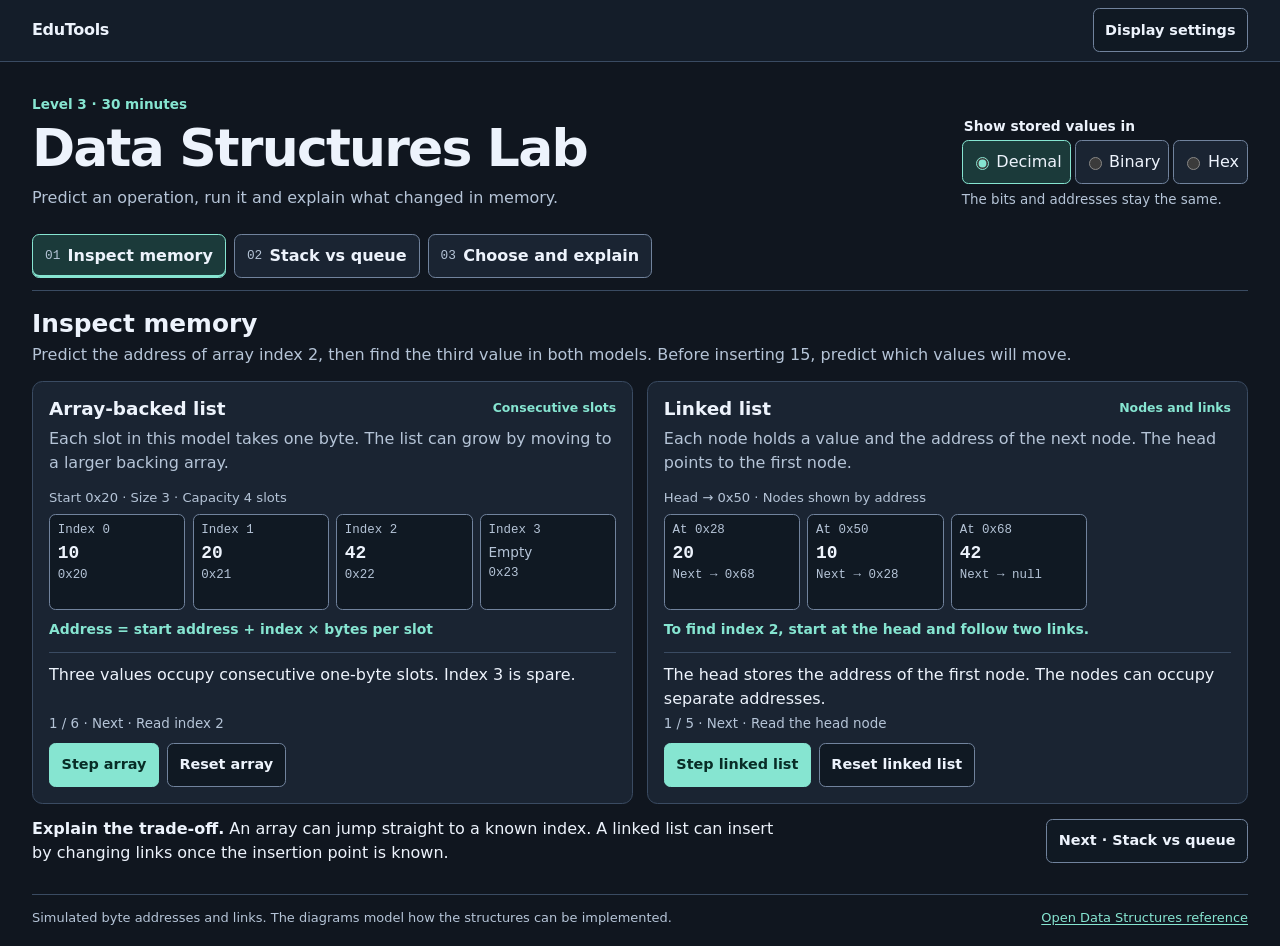
==== data-structures/index.html @ 82ff7acc "Add standalone Level 3 data structures lab" ====
<!doctype html>
<html lang="en-GB" data-colour-scheme="dark">
<head>
  <meta charset="utf-8">
  <meta name="viewport" content="width=device-width, initial-scale=1">
  <meta name="description" content="A 30-minute Level 3 lab for tracing arrays, lists, stacks and queues in memory.">
  <title>Data Structures Lab | EduTools</title>
  <link rel="icon" href="../assets/favicon.svg" type="image/svg+xml">
  <link rel="stylesheet" href="./styles.css">
  <script type="module" src="./lab.js"></script>
</head>
<body>
  <a class="skip-link" href="#main">Skip to lab</a>
  <header class="topbar">
    <div class="wrap topbar-inner">
      <a class="brand" href="../">EduTools</a>
      <button type="button" id="display-open" aria-haspopup="dialog">Display settings</button>
    </div>
  </header>
  <main id="main" class="wrap" tabindex="-1">
    <div class="intro">
      <div>
        <p class="eyebrow">Level 3 · 30 minutes</p>
        <h1>Data Structures Lab</h1>
        <p>Predict an operation, run it and explain what changed in memory.</p>
      </div>
      <fieldset class="representation">
        <legend>Show stored values in</legend>
        <div class="segmented">
          <label><input type="radio" name="format" value="decimal" checked><span>Decimal</span></label>
          <label><input type="radio" name="format" value="binary"><span>Binary</span></label>
          <label><input type="radio" name="format" value="hex"><span>Hex</span></label>
        </div>
        <p class="small muted">The bits and addresses stay the same.</p>
      </fieldset>
    </div>

    <nav aria-label="Lab activities" class="activities">
      <a href="#memory" data-stage="memory"><span>01</span> Inspect memory</a>
      <a href="#flow" data-stage="flow"><span>02</span> Stack vs queue</a>
      <a href="#choose" data-stage="choose"><span>03</span> Choose and explain</a>
    </nav>

    <section class="stage" id="stage-memory" aria-labelledby="memory-heading">
      <div class="stage-heading">
        <h2 id="memory-heading" tabindex="-1">Inspect memory</h2>
        <p>Predict the address of array index 2, then find the third value in both models. Before inserting 15, predict which values will move.</p>
      </div>
      <div class="comparison">
        <article class="panel" aria-labelledby="array-heading">
          <div class="panel-heading">
            <h3 id="array-heading">Array-backed list</h3>
            <span class="model-label">Consecutive slots</span>
          </div>
          <p>Each slot in this model takes one byte. The list can grow by moving to a larger backing array.</p>
          <div class="diagram" id="array-diagram"></div>
          <p class="rule">Address = start address + index × bytes per slot</p>
          <div class="trace-controls">
            <p class="trace-result" id="array-result" aria-live="polite"></p>
            <p class="next-action" id="array-next"></p>
            <div class="button-row">
              <button type="button" class="primary" id="array-step" aria-describedby="array-next">Step array</button>
              <button type="button" id="array-reset">Reset array</button>
            </div>
          </div>
        </article>
        <article class="panel" aria-labelledby="linked-heading">
          <div class="panel-heading">
            <h3 id="linked-heading">Linked list</h3>
            <span class="model-label">Nodes and links</span>
          </div>
          <p>Each node holds a value and the address of the next node. The head points to the first node.</p>
          <div class="diagram" id="linked-diagram"></div>
          <p class="rule">To find index 2, start at the head and follow two links.</p>
          <div class="trace-controls">
            <p class="trace-result" id="linked-result" aria-live="polite"></p>
            <p class="next-action" id="linked-next"></p>
            <div class="button-row">
              <button type="button" class="primary" id="linked-step" aria-describedby="linked-next">Step linked list</button>
              <button type="button" id="linked-reset">Reset linked list</button>
            </div>
          </div>
        </article>
      </div>
      <div class="takeaway">
        <p><strong>Explain the trade-off.</strong> An array can jump straight to a known index. A linked list can insert by changing links once the insertion point is known.</p>
        <a class="button" href="#flow">Next · Stack vs queue</a>
      </div>
    </section>

    <section class="stage" id="stage-flow" aria-labelledby="flow-heading" hidden>
      <div class="stage-heading">
        <h2 id="flow-heading" tabindex="-1">Stack vs queue</h2>
        <p>Step through the same operations on both structures. Predict which value comes out first.</p>
      </div>
      <div class="comparison">
        <article class="panel" aria-labelledby="stack-heading">
          <div class="panel-heading">
            <h3 id="stack-heading">Stack</h3>
            <span class="model-label">Last in, first out</span>
          </div>
          <p>Push and pop both happen at the top.</p>
          <div class="diagram" id="stack-diagram"></div>
          <p class="rule" id="stack-rule"></p>
        </article>
        <article class="panel" aria-labelledby="queue-heading">
          <div class="panel-heading">
            <h3 id="queue-heading">Circular queue</h3>
            <span class="model-label">First in, first out</span>
          </div>
          <p>Enqueue at the rear and dequeue from the front. The next write wraps to the first slot when there is room.</p>
          <div class="diagram" id="queue-diagram"></div>
          <p class="rule" id="queue-rule"></p>
        </article>
      </div>
      <div class="panel flow-console">
        <p class="trace-result" id="flow-result" aria-live="polite"></p>
        <p class="next-action" id="flow-next"></p>
        <fieldset class="prediction" id="prediction" hidden>
          <legend>Which value comes out first?</legend>
          <label>Stack <select id="predict-stack"></select></label>
          <label>Queue <select id="predict-queue"></select></label>
        </fieldset>
        <p id="prediction-feedback" role="status" hidden></p>
        <div class="button-row">
          <button type="button" class="primary" id="flow-step" aria-describedby="flow-next">Step both</button>
          <button type="button" id="flow-reset">Reset both</button>
        </div>
      </div>
      <div class="takeaway">
        <p><strong>Watch the queue after the removal.</strong> The front moves. Later, a new value uses the freed slot and goes to the back of the queue.</p>
        <a class="button" href="#choose">Next · Choose and explain</a>
      </div>
    </section>

    <section class="stage" id="stage-choose" aria-labelledby="choose-heading" hidden>
      <div class="stage-heading">
        <h2 id="choose-heading" tabindex="-1">Choose and explain</h2>
        <p>Match each job to a structure. Use something you observed to explain one of your choices.</p>
      </div>
      <div class="choice-grid" id="choice-grid"></div>
      <details class="panel extra-structures">
        <summary>Quick look · Sets and records</summary>
        <div class="comparison">
          <div>
            <h3>Set</h3>
            <p>A collection of unique values. Adding job 42 again leaves the completed-job set <code>{10, 20, 42}</code> with three entries.</p>
          </div>
          <div>
            <h3>Record</h3>
            <p>Named fields describe one item. A print job can have <code>ID: 42</code>, <code>pages: 2</code> and <code>status: waiting</code>. A print queue can hold job records.</p>
          </div>
        </div>
      </details>
      <section class="panel evidence" aria-labelledby="evidence-heading">
        <h3 id="evidence-heading">Prepare your three slides</h3>
        <ol>
          <li>Compare an array-backed list and a linked list. Show how each reaches index 2 or inserts a value.</li>
          <li>Use the stack and queue trace to explain which item each removes first.</li>
          <li>Recommend a structure for one job and back it up with something you observed.</li>
        </ol>
        <label class="field" for="explanation">Your explanation</label>
        <p id="explanation-prompt" class="small muted">I chose … for … because when I stepped through the model, I saw …</p>
        <textarea id="explanation" aria-describedby="explanation-prompt" rows="3" maxlength="1500"></textarea>
        <div class="button-row">
          <button type="button" class="primary" id="copy-trace">Copy trace</button>
          <span id="copy-status" role="status"></span>
        </div>
        <details id="trace-preview">
          <summary>View trace text</summary>
          <label class="visually-hidden" for="trace-text">Trace text</label>
          <textarea id="trace-text" rows="8" readonly></textarea>
        </details>
      </section>
    </section>

    <noscript><p class="panel">Enable JavaScript in your browser to run the memory models.</p></noscript>
  </main>
  <footer class="wrap footer">
    <p>Simulated byte addresses and links. The diagrams model how the structures can be implemented.</p>
    <a href="https://opendatastructures.org/newhtml/ods/latex/arrays.html">Open Data Structures reference</a>
  </footer>

  <dialog id="display-dialog" aria-labelledby="display-title">
    <form method="dialog">
      <div class="panel-heading">
        <h2 id="display-title">Display settings</h2>
        <button type="submit" autofocus>Done</button>
      </div>
      <label class="field">Colour scheme
        <select id="colour-scheme">
          <option value="system">Match device</option>
          <option value="light">Light</option>
          <option value="dark">Dark</option>
          <option value="high-contrast">High contrast</option>
        </select>
      </label>
      <label class="field">Text size
        <select id="text-size">
          <option value="standard">Standard</option>
          <option value="large">Large</option>
          <option value="extra-large">Extra large</option>
        </select>
      </label>
      <button type="button" id="display-reset">Reset display settings</button>
    </form>
  </dialog>
</body>
</html>
---- data-structures/styles.css ----
:root {
  color-scheme: dark;
  --page: #10161f;
  --header: #141d29;
  --surface: #1a2432;
  --recess: #101923;
  --hover: #263649;
  --line: #3a4b62;
  --border: #71839d;
  --text: #edf3fc;
  --muted: #b5c4d7;
  --accent: #86e5d1;
  --accent-ink: #082d27;
  --selection: #1b3a3a;
  --review: #ffdc9a;
  --shadow: #050a10bd;
  background: var(--page);
  color: var(--text);
  font: 100%/1.5 "Segoe UI", system-ui, sans-serif;
}

:root[data-colour-scheme="light"] {
  color-scheme: light;
  --page: #f0f4f9;
  --header: #e6edf5;
  --surface: #fff;
  --recess: #edf2f7;
  --hover: #d9e7f1;
  --line: #b0bfd0;
  --border: #61748d;
  --text: #17283d;
  --muted: #40536b;
  --accent: #005b50;
  --accent-ink: #fff;
  --selection: #d8efe9;
  --review: #714600;
  --shadow: #18294099;
}

:root[data-colour-scheme="high-contrast"] {
  color-scheme: dark;
  --page: #000;
  --header: #000;
  --surface: #111;
  --recess: #000;
  --hover: #292929;
  --line: #fff;
  --border: #fff;
  --text: #fff;
  --muted: #e6eef9;
  --accent: #9bfde8;
  --accent-ink: #000;
  --selection: #122d27;
  --review: #ffe26f;
}

:root[data-text-size="large"] { font-size: 115%; }
:root[data-text-size="extra-large"] { font-size: 130%; }
*, *::before, *::after { box-sizing: border-box; }
[hidden] { display: none !important; }
body { margin: 0; }
h1, h2, h3, p { margin: 0; }
h1, h2, h3 { line-height: 1.18; }
h1 { font-size: clamp(1.9rem, 5vw, 3.25rem); letter-spacing: -0.035em; }
h2 { font-size: 1.55rem; }
h3 { font-size: 1.15rem; }
p, li { overflow-wrap: anywhere; }
a { color: var(--accent); text-underline-offset: 0.17em; }
button, select, textarea { font: inherit; color: inherit; }
button, select, .button, summary { min-block-size: 44px; }
button, .button, select, textarea {
  max-width: 100%;
  border: 1px solid var(--border);
  border-radius: 0.4rem;
  background: var(--recess);
  padding: 0.45rem 0.72rem;
}
button, .button { font-size: 0.9rem; font-weight: 650; cursor: pointer; }
button:hover, .button:hover { background: var(--hover); }
.button { display: inline-flex; align-items: center; color: var(--text); text-decoration: none; }
.primary { background: var(--accent); color: var(--accent-ink); border-color: var(--accent); }
.primary:hover { background: var(--accent-ink); color: var(--accent); }
button[aria-disabled="true"] { cursor: default; border-style: dashed; color: var(--muted); background: var(--recess); }
:focus-visible { outline: 3px solid var(--accent); outline-offset: 3px; }
.skip-link { position: absolute; top: -20rem; left: 1rem; }
.skip-link:focus { top: 0.5rem; z-index: 2; padding: 0.5rem; background: var(--surface); }
.visually-hidden { position: absolute; width: 1px; height: 1px; padding: 0; overflow: hidden; clip-path: inset(50%); white-space: nowrap; }
.wrap { width: min(100% - 2rem, 76rem); margin-inline: auto; }
.small { font-size: 0.84rem; }
.muted { color: var(--muted); }

.topbar { background: var(--header); border-bottom: 1px solid var(--line); }
.topbar-inner { min-height: 3.8rem; display: flex; flex-wrap: wrap; align-items: center; justify-content: space-between; gap: 0.6rem; padding-block: 0.4rem; }
.brand { color: var(--text); font-weight: 800; text-decoration: none; letter-spacing: -0.02em; }
.intro { display: flex; justify-content: space-between; flex-wrap: wrap; align-items: end; gap: 1.2rem; padding-block: 2rem 1.5rem; }
.intro h1 { margin: 0.25rem 0 0.4rem; }
.intro p:not(.eyebrow), .stage-heading p { color: var(--muted); }
.eyebrow { color: var(--accent); font-size: 0.85rem; font-weight: 700; }
.representation { margin: 0; padding: 0; min-inline-size: 0; border: 0; }
.representation legend { font-size: 0.86rem; font-weight: 650; margin-bottom: 0.25rem; }
.segmented { display: flex; flex-wrap: wrap; gap: 0.25rem; }
.segmented label { display: flex; gap: 0.28rem; align-items: center; min-height: 44px; padding-inline: 0.5rem; border: 1px solid var(--border); border-radius: 0.4rem; background: var(--surface); cursor: pointer; }
.segmented label:has(:checked) { border-color: var(--accent); background: var(--selection); }
input[type="radio"] { accent-color: var(--accent); }
.representation .small { margin-top: 0.35rem; }

.activities { display: flex; flex-wrap: wrap; gap: 0.5rem; padding-block: 0 0.75rem; border-bottom: 1px solid var(--line); }
.activities a { display: inline-flex; align-items: center; gap: 0.45rem; min-height: 44px; padding: 0.5rem 0.75rem; border: 1px solid var(--border); border-radius: 0.45rem; background: var(--surface); color: var(--text); font-weight: 650; text-decoration: none; }
.activities a span { font: 0.8rem ui-monospace, Consolas, monospace; color: var(--muted); }
.activities a:hover { background: var(--hover); }
.activities a[aria-current="page"] { border-color: var(--accent); background: var(--selection); box-shadow: inset 0 -2px var(--accent); }
.stage { padding-block: 1.1rem 1.8rem; }
.stage-heading { margin-bottom: 0.9rem; }
.stage-heading p { margin-top: 0.3rem; }
.comparison, .choice-grid { display: grid; grid-template-columns: repeat(2, minmax(0, 1fr)); gap: 0.85rem; }
.choice-grid { grid-template-columns: repeat(3, minmax(0, 1fr)); }
.panel { min-width: 0; padding: 1rem; border: 1px solid var(--line); border-radius: 0.65rem; background: var(--surface); }
.panel-heading { display: flex; align-items: center; justify-content: space-between; flex-wrap: wrap; gap: 0.45rem; margin-bottom: 0.48rem; }
.panel-heading + p { color: var(--muted); }
.model-label { color: var(--accent); font-size: 0.78rem; font-weight: 650; }
.diagram { margin-block: 0.8rem 0.55rem; }
.diagram-meta, .visit-path { margin-bottom: 0.4rem; font-size: 0.82rem; color: var(--muted); }
.visit-path { margin: 0.45rem 0 0; }
.slots { display: grid; grid-template-columns: repeat(4, minmax(0, 1fr)); gap: 0.45rem; }
.slot { min-width: 0; min-height: 6rem; display: flex; flex-direction: column; align-items: flex-start; gap: 0.1rem; padding: 0.45rem 0.48rem; border: 1px solid var(--border); border-radius: 0.4rem; background: var(--recess); overflow-wrap: anywhere; }
.slot.marked { border-color: var(--accent); background: var(--selection); box-shadow: inset 0 -2px var(--accent); }
.slot-value { font: 700 1.12rem/1.35 ui-monospace, Consolas, monospace; }
.slot-value.empty { font: 0.85rem/1.65 "Segoe UI", system-ui, sans-serif; color: var(--muted); }
.slot-index, .slot-address { color: var(--muted); font: 0.78rem/1.35 ui-monospace, Consolas, monospace; }
.slot-mark { color: var(--accent); font-size: 0.77rem; font-weight: 700; margin-top: auto; }
.rule { color: var(--accent); font-weight: 650; font-size: 0.87rem; }
.trace-controls { border-top: 1px solid var(--line); margin-top: 0.75rem; padding-top: 0.6rem; }
.trace-result { min-height: 3em; }
.next-action { color: var(--muted); font-size: 0.84rem; margin-block: 0.2rem 0.55rem; }
.button-row { display: flex; align-items: center; flex-wrap: wrap; gap: 0.5rem; }
.takeaway { display: flex; align-items: center; flex-wrap: wrap; justify-content: space-between; gap: 0.75rem; margin-top: 0.85rem; }
.takeaway p { max-width: 73ch; }
.flow-console { margin-top: 0.85rem; }
.prediction { min-width: 0; border: 1px solid var(--line); border-radius: 0.45rem; margin: 0 0 0.75rem; padding: 0.35rem 0.65rem 0.65rem; }
.prediction legend { font-weight: 650; padding-inline: 0.25rem; }
.prediction label { display: inline-flex; align-items: center; flex-wrap: wrap; gap: 0.4rem; margin: 0.25rem 0.65rem 0.25rem 0; }
#prediction-feedback { color: var(--accent); margin-bottom: 0.65rem; }
.choice { display: flex; flex-direction: column; gap: 0.45rem; }
.choice > p:first-of-type { min-height: 3em; color: var(--muted); }
.choice button { align-self: start; }
.choice-result:empty { display: none; }
.choice-result[data-result="correct"] { color: var(--accent); }
.choice-result[data-result="review"] { color: var(--review); }
.field { display: grid; gap: 0.25rem; font-weight: 650; }
.extra-structures, .evidence { margin-top: 0.8rem; }
summary { cursor: pointer; align-content: center; font-weight: 650; }
.extra-structures .comparison { padding-top: 0.4rem; }
.extra-structures p { margin-top: 0.3rem; }
.extra-structures code { color: var(--accent); }
.evidence ol { padding-inline-start: 1.4rem; margin-block: 0.55rem 0.85rem; }
.evidence textarea { display: block; width: 100%; margin-block: 0.35rem 0.7rem; resize: vertical; }
.evidence #trace-text { font-family: ui-monospace, Consolas, monospace; }
#trace-preview { margin-top: 0.4rem; }
#copy-status { color: var(--accent); }
.footer { display: flex; justify-content: space-between; flex-wrap: wrap; gap: 0.5rem; padding-block: 0.8rem 1.2rem; border-top: 1px solid var(--line); color: var(--muted); font-size: 0.81rem; }

dialog { width: min(100% - 2rem, 27rem); max-height: calc(100dvh - 2rem); overflow: auto; padding: 1rem; border: 1px solid var(--border); border-radius: 0.6rem; background: var(--surface); color: var(--text); }
dialog::backdrop { background: var(--shadow); }
dialog .field { margin-block: 0.75rem; }

@media (max-width: 930px) {
  .choice-grid { grid-template-columns: repeat(2, minmax(0, 1fr)); }
}

@media (max-width: 720px) {
  .comparison, .choice-grid { grid-template-columns: minmax(0, 1fr); }
}

@media (max-width: 460px) {
  .slots { grid-template-columns: repeat(2, minmax(0, 1fr)); }
  .panel { padding: 0.75rem; }
  .intro { padding-top: 1.3rem; }
}

@media (forced-colors: active) {
  :focus-visible { outline-color: Highlight; }
  .slot.marked, .activities a[aria-current="page"], .segmented label:has(:checked) {
    outline: 2px solid Highlight;
    outline-offset: -2px;
  }
}
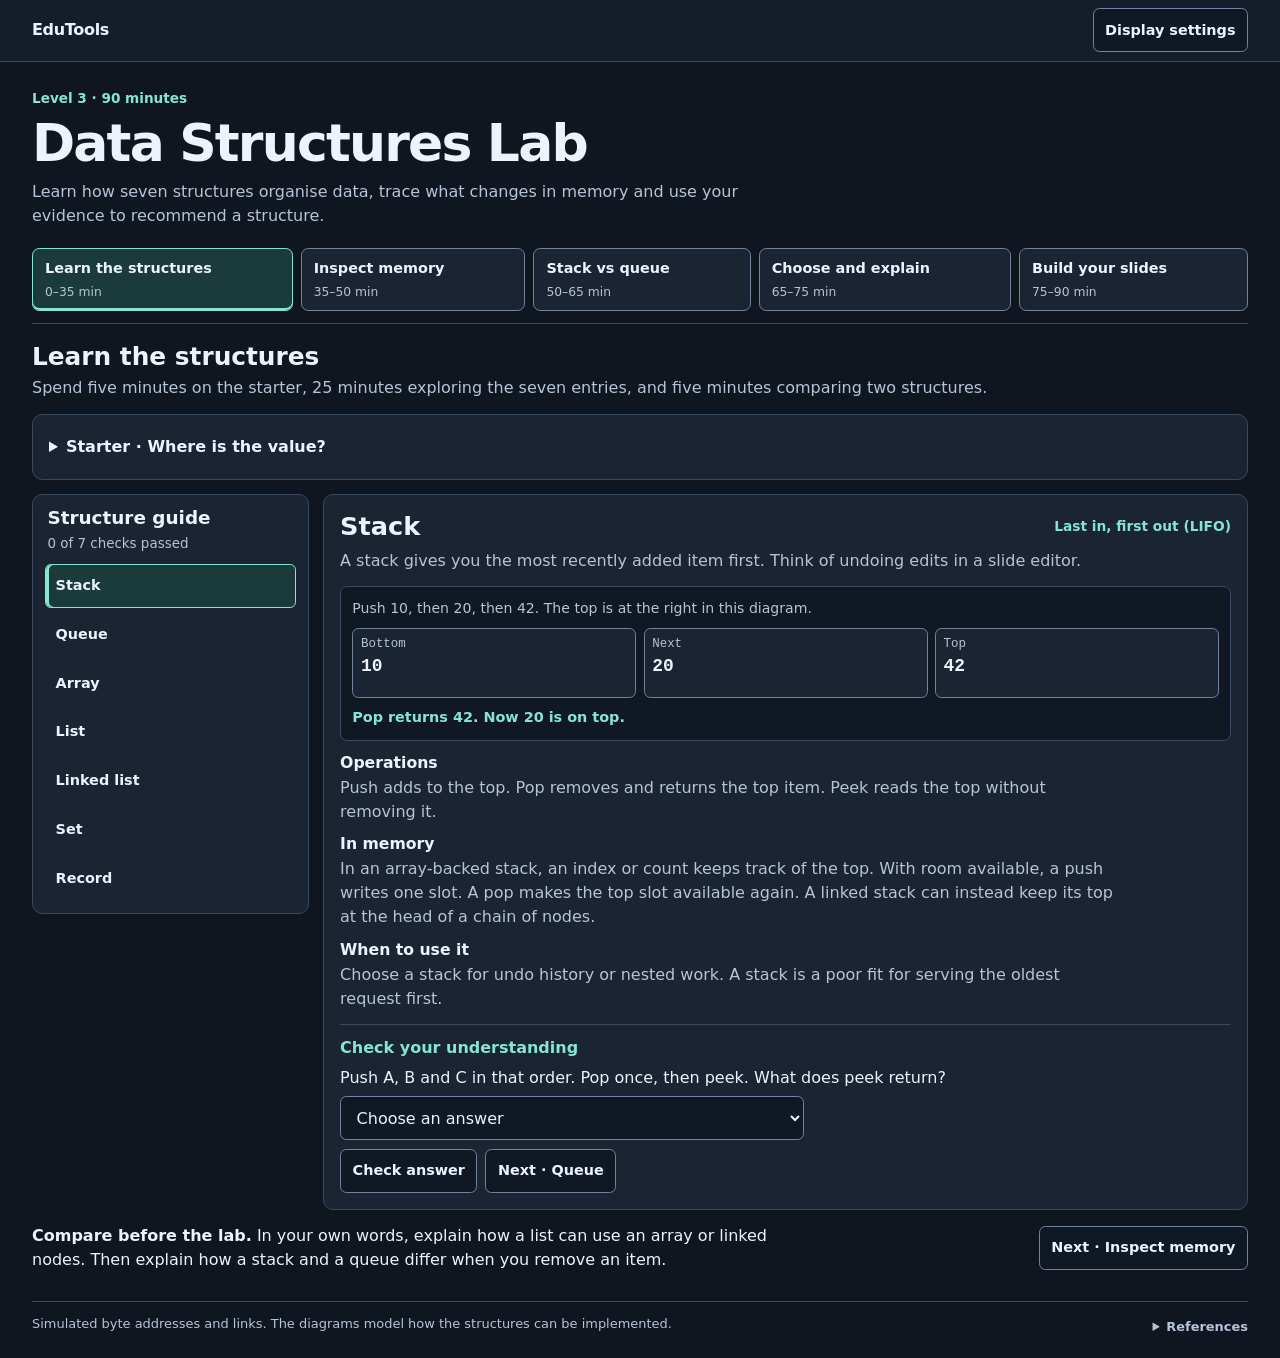
==== commit 7028d5fa: "Expand Data Structures Lab into a 90-minute lesson" ====
--- a/data-structures/index.html
+++ b/data-structures/index.html
@@ -3,11 +3,11 @@
 <head>
   <meta charset="utf-8">
   <meta name="viewport" content="width=device-width, initial-scale=1">
-  <meta name="description" content="A 30-minute Level 3 lab for tracing arrays, lists, stacks and queues in memory.">
+  <meta name="description" content="A 90-minute Level 3 lesson on stacks, queues, arrays, lists, linked lists, sets and records.">
   <title>Data Structures Lab | EduTools</title>
   <link rel="icon" href="../assets/favicon.svg" type="image/svg+xml">
-  <link rel="stylesheet" href="./styles.css">
-  <script type="module" src="./lab.js"></script>
+  <link rel="stylesheet" href="./styles.css?v=2">
+  <script type="module" src="./lab.js?v=2"></script>
 </head>
 <body>
   <a class="skip-link" href="#main">Skip to lab</a>
@@ -20,28 +20,60 @@
   <main id="main" class="wrap" tabindex="-1">
     <div class="intro">
       <div>
-        <p class="eyebrow">Level 3 · 30 minutes</p>
+        <p class="eyebrow">Level 3 · 90 minutes</p>
         <h1>Data Structures Lab</h1>
-        <p>Predict an operation, run it and explain what changed in memory.</p>
-      </div>
-      <fieldset class="representation">
-        <legend>Show stored values in</legend>
-        <div class="segmented">
-          <label><input type="radio" name="format" value="decimal" checked><span>Decimal</span></label>
-          <label><input type="radio" name="format" value="binary"><span>Binary</span></label>
-          <label><input type="radio" name="format" value="hex"><span>Hex</span></label>
-        </div>
-        <p class="small muted">The bits and addresses stay the same.</p>
-      </fieldset>
+        <p>Learn how seven structures organise data, trace what changes in memory and use your evidence to recommend a structure.</p>
+      </div>
     </div>
 
     <nav aria-label="Lab activities" class="activities">
-      <a href="#memory" data-stage="memory"><span>01</span> Inspect memory</a>
-      <a href="#flow" data-stage="flow"><span>02</span> Stack vs queue</a>
-      <a href="#choose" data-stage="choose"><span>03</span> Choose and explain</a>
+      <a href="#guide" data-stage="guide" aria-current="page">Learn the structures <span aria-hidden="true">0–35 min</span></a>
+      <a href="#memory" data-stage="memory">Inspect memory <span aria-hidden="true">35–50 min</span></a>
+      <a href="#flow" data-stage="flow">Stack vs queue <span aria-hidden="true">50–65 min</span></a>
+      <a href="#choose" data-stage="choose">Choose and explain <span aria-hidden="true">65–75 min</span></a>
+      <a href="#present" data-stage="present">Build your slides <span aria-hidden="true">75–90 min</span></a>
     </nav>
 
-    <section class="stage" id="stage-memory" aria-labelledby="memory-heading">
+    <fieldset class="representation" id="radix-controls" hidden>
+      <legend>Show stored values in</legend>
+      <div class="segmented">
+        <label><input type="radio" name="format" value="decimal" checked><span>Decimal</span></label>
+        <label><input type="radio" name="format" value="binary"><span>Binary</span></label>
+        <label><input type="radio" name="format" value="hex"><span>Hex</span></label>
+      </div>
+      <p class="small muted">The bits and addresses stay the same.</p>
+    </fieldset>
+
+    <section class="stage" id="stage-guide" aria-labelledby="guide-heading">
+      <div class="stage-heading">
+        <h2 id="guide-heading" tabindex="-1">Learn the structures</h2>
+        <p>Spend five minutes on the starter, 25 minutes exploring the seven entries, and five minutes comparing two structures.</p>
+      </div>
+      <details class="panel lesson-starter">
+        <summary>Starter · Where is the value?</summary>
+        <p>Say what each label tells you. <strong>Index 2</strong>, <strong>address 0x22</strong> and <strong>value 42</strong> describe the same occupied slot.</p>
+        <dl class="starter-terms">
+          <div><dt>Index 2</dt><dd>The third position when counting from zero.</dd></div>
+          <div><dt>Address 0x22</dt><dd>Where the slot sits in this memory model.</dd></div>
+          <div><dt>Value 42</dt><dd>What the slot holds. <code>0010 1010</code> and <code>0x2A</code> show that same value.</dd></div>
+        </dl>
+        <p>Tell a partner which of the three labels would change if the same value moved to the next slot in this array.</p>
+      </details>
+      <div class="guide-layout">
+        <aside class="panel guide-index" aria-labelledby="guide-index-heading">
+          <h3 id="guide-index-heading">Structure guide</h3>
+          <p class="small muted" id="guide-progress"></p>
+          <nav id="structure-links" aria-label="Structures"></nav>
+        </aside>
+        <article class="panel guide-article" id="structure-entry"></article>
+      </div>
+      <div class="takeaway">
+        <p><strong>Compare before the lab.</strong> In your own words, explain how a list can use an array or linked nodes. Then explain how a stack and a queue differ when you remove an item.</p>
+        <a class="button" href="#memory">Next · Inspect memory</a>
+      </div>
+    </section>
+
+    <section class="stage" id="stage-memory" aria-labelledby="memory-heading" hidden>
       <div class="stage-heading">
         <h2 id="memory-heading" tabindex="-1">Inspect memory</h2>
         <p>Predict the address of array index 2, then find the third value in both models. Before inserting 15, predict which values will move.</p>
@@ -81,6 +113,11 @@
             </div>
           </div>
         </article>
+      </div>
+      <div class="panel observation">
+        <label class="field" for="memory-note">Your memory finding</label>
+        <p id="memory-prompt">Record the address read by the array, the addresses visited by the linked list, and what each model had to change when inserting 15. Use the value display switch to check that the addresses stay the same.</p>
+        <textarea id="memory-note" aria-describedby="memory-prompt" rows="3" maxlength="1500"></textarea>
       </div>
       <div class="takeaway">
         <p><strong>Explain the trade-off.</strong> An array can jump straight to a known index. A linked list can insert by changing links once the insertion point is known.</p>
@@ -127,6 +164,11 @@
           <button type="button" id="flow-reset">Reset both</button>
         </div>
       </div>
+      <div class="panel observation">
+        <label class="field" for="flow-note">Your stack and queue finding</label>
+        <p id="flow-prompt">Record the first value removed from each structure and explain the difference. When 7 enters the queue, where is it stored, and when will it leave relative to 20?</p>
+        <textarea id="flow-note" aria-describedby="flow-prompt" rows="3" maxlength="1500"></textarea>
+      </div>
       <div class="takeaway">
         <p><strong>Watch the queue after the removal.</strong> The front moves. Later, a new value uses the freed slot and goes to the back of the queue.</p>
         <a class="button" href="#choose">Next · Choose and explain</a>
@@ -139,33 +181,36 @@
         <p>Match each job to a structure. Use something you observed to explain one of your choices.</p>
       </div>
       <div class="choice-grid" id="choice-grid"></div>
-      <details class="panel extra-structures">
-        <summary>Quick look · Sets and records</summary>
-        <div class="comparison">
-          <div>
-            <h3>Set</h3>
-            <p>A collection of unique values. Adding job 42 again leaves the completed-job set <code>{10, 20, 42}</code> with three entries.</p>
-          </div>
-          <div>
-            <h3>Record</h3>
-            <p>Named fields describe one item. A print job can have <code>ID: 42</code>, <code>pages: 2</code> and <code>status: waiting</code>. A print queue can hold job records.</p>
-          </div>
-        </div>
-      </details>
+      <div class="panel observation">
+        <label class="field" for="explanation">Your recommendation</label>
+        <p id="explanation-prompt">Design a small print system. Choose what holds each job’s details, what controls the waiting order, and what records which IDs have already printed. Justify one choice using something you observed in the lab.</p>
+        <textarea id="explanation" aria-describedby="explanation-prompt" rows="4" maxlength="1500"></textarea>
+      </div>
+      <div class="takeaway">
+        <p><strong>Compare with a partner.</strong> Explain how the structures you chose work together in one system.</p>
+        <a class="button" href="#present">Next · Build your slides</a>
+      </div>
+    </section>
+
+    <section class="stage" id="stage-present" aria-labelledby="present-heading" hidden>
+      <div class="stage-heading">
+        <h2 id="present-heading" tabindex="-1">Build your slides</h2>
+        <p>Use the final 15 minutes to make a short presentation in your own words. Copy your trace to get the addresses, results and notes from your work.</p>
+      </div>
       <section class="panel evidence" aria-labelledby="evidence-heading">
-        <h3 id="evidence-heading">Prepare your three slides</h3>
-        <ol>
-          <li>Compare an array-backed list and a linked list. Show how each reaches index 2 or inserts a value.</li>
-          <li>Use the stack and queue trace to explain which item each removes first.</li>
-          <li>Recommend a structure for one job and back it up with something you observed.</li>
+        <h3 id="evidence-heading">Four slides to hand in</h3>
+        <ol class="slide-plan">
+          <li><strong>Array, list and linked list.</strong> Explain what makes a list a list. Sketch how an array-backed list and a linked list reach index 2 or insert 15.</li>
+          <li><strong>Stack and queue.</strong> Show the same three inputs and the first value removed from each. Explain what the top and front markers tell you.</li>
+          <li><strong>Set and record.</strong> Give one example of each from the print system. Show what happens to a duplicate ID and name two fields in a job record.</li>
+          <li><strong>Your recommendation.</strong> Explain how the print system’s structures work together. Use one lab observation to justify a choice, then say what would change if urgent jobs had to go first.</li>
         </ol>
-        <label class="field" for="explanation">Your explanation</label>
-        <p id="explanation-prompt" class="small muted">I chose … for … because when I stepped through the model, I saw …</p>
-        <textarea id="explanation" aria-describedby="explanation-prompt" rows="3" maxlength="1500"></textarea>
+        <p class="handoff">Check that every slide has a concrete example and that your memory sketch distinguishes an address from its value. Submit one presentation with your name on it.</p>
         <div class="button-row">
           <button type="button" class="primary" id="copy-trace">Copy trace</button>
           <span id="copy-status" role="status"></span>
         </div>
+        <p class="small muted save-note">Your work stays in this tab. Copy the trace before closing it.</p>
         <details id="trace-preview">
           <summary>View trace text</summary>
           <label class="visually-hidden" for="trace-text">Trace text</label>
@@ -174,11 +219,19 @@
       </section>
     </section>
 
-    <noscript><p class="panel">Enable JavaScript in your browser to run the memory models.</p></noscript>
+    <noscript><p class="panel">Enable JavaScript in your browser to use the guide and run the memory models.</p></noscript>
   </main>
   <footer class="wrap footer">
     <p>Simulated byte addresses and links. The diagrams model how the structures can be implemented.</p>
-    <a href="https://opendatastructures.org/newhtml/ods/latex/arrays.html">Open Data Structures reference</a>
+    <details class="references">
+      <summary>References</summary>
+      <ul>
+        <li><a href="https://opendatastructures.org/newhtml/ods/latex/arrays.html">Open Data Structures · Array-based lists, stacks and queues</a></li>
+        <li><a href="https://opendatastructures.org/ods-cpp/3_Linked_Lists.html">Open Data Structures · Linked lists</a></li>
+        <li><a href="https://www.opendatastructures.org/ods-cpp/1_2_Interfaces.html">Open Data Structures · List and set interfaces</a></li>
+        <li><a href="https://docs.oracle.com/en/java/javase/26/language/records.html">Oracle · Record classes</a></li>
+      </ul>
+    </details>
   </footer>
 
   <dialog id="display-dialog" aria-labelledby="display-title">
--- a/data-structures/styles.css
+++ b/data-structures/styles.css
@@ -59,8 +59,8 @@
 *, *::before, *::after { box-sizing: border-box; }
 [hidden] { display: none !important; }
 body { margin: 0; }
-h1, h2, h3, p { margin: 0; }
-h1, h2, h3 { line-height: 1.18; }
+h1, h2, h3, h4, p { margin: 0; }
+h1, h2, h3, h4 { line-height: 1.18; }
 h1 { font-size: clamp(1.9rem, 5vw, 3.25rem); letter-spacing: -0.035em; }
 h2 { font-size: 1.55rem; }
 h3 { font-size: 1.15rem; }
@@ -92,11 +92,12 @@
 .topbar { background: var(--header); border-bottom: 1px solid var(--line); }
 .topbar-inner { min-height: 3.8rem; display: flex; flex-wrap: wrap; align-items: center; justify-content: space-between; gap: 0.6rem; padding-block: 0.4rem; }
 .brand { color: var(--text); font-weight: 800; text-decoration: none; letter-spacing: -0.02em; }
-.intro { display: flex; justify-content: space-between; flex-wrap: wrap; align-items: end; gap: 1.2rem; padding-block: 2rem 1.5rem; }
+.intro { padding-block: 1.65rem 1.25rem; }
 .intro h1 { margin: 0.25rem 0 0.4rem; }
 .intro p:not(.eyebrow), .stage-heading p { color: var(--muted); }
+.intro p:not(.eyebrow) { max-width: 72ch; }
 .eyebrow { color: var(--accent); font-size: 0.85rem; font-weight: 700; }
-.representation { margin: 0; padding: 0; min-inline-size: 0; border: 0; }
+.representation { margin: 0.85rem 0 0; padding: 0; min-inline-size: 0; border: 0; }
 .representation legend { font-size: 0.86rem; font-weight: 650; margin-bottom: 0.25rem; }
 .segmented { display: flex; flex-wrap: wrap; gap: 0.25rem; }
 .segmented label { display: flex; gap: 0.28rem; align-items: center; min-height: 44px; padding-inline: 0.5rem; border: 1px solid var(--border); border-radius: 0.4rem; background: var(--surface); cursor: pointer; }
@@ -105,8 +106,8 @@
 .representation .small { margin-top: 0.35rem; }
 
 .activities { display: flex; flex-wrap: wrap; gap: 0.5rem; padding-block: 0 0.75rem; border-bottom: 1px solid var(--line); }
-.activities a { display: inline-flex; align-items: center; gap: 0.45rem; min-height: 44px; padding: 0.5rem 0.75rem; border: 1px solid var(--border); border-radius: 0.45rem; background: var(--surface); color: var(--text); font-weight: 650; text-decoration: none; }
-.activities a span { font: 0.8rem ui-monospace, Consolas, monospace; color: var(--muted); }
+.activities a { display: flex; flex-direction: column; gap: 0.2rem; flex: 1 0 auto; min-height: 44px; padding: 0.55rem 0.75rem; border: 1px solid var(--border); border-radius: 0.45rem; background: var(--surface); color: var(--text); font-size: 0.9rem; font-weight: 650; text-decoration: none; }
+.activities a span { font-size: 0.77rem; font-weight: 500; color: var(--muted); }
 .activities a:hover { background: var(--hover); }
 .activities a[aria-current="page"] { border-color: var(--accent); background: var(--selection); box-shadow: inset 0 -2px var(--accent); }
 .stage { padding-block: 1.1rem 1.8rem; }
@@ -118,6 +119,40 @@
 .panel-heading { display: flex; align-items: center; justify-content: space-between; flex-wrap: wrap; gap: 0.45rem; margin-bottom: 0.48rem; }
 .panel-heading + p { color: var(--muted); }
 .model-label { color: var(--accent); font-size: 0.78rem; font-weight: 650; }
+
+.lesson-starter { margin-bottom: 0.85rem; }
+.lesson-starter summary { min-block-size: 32px; }
+.lesson-starter > p { color: var(--muted); max-width: 76ch; }
+.starter-terms { display: grid; grid-template-columns: repeat(3, minmax(0, 1fr)); gap: 0.6rem; margin-block: 0.6rem; }
+.starter-terms > div { padding: 0.65rem; background: var(--recess); border: 1px solid var(--line); border-radius: 0.4rem; }
+.starter-terms dt { font-weight: 700; }
+.starter-terms dd { margin: 0.2rem 0 0; color: var(--muted); }
+.guide-layout { display: grid; grid-template-columns: minmax(11.5rem, 0.9fr) minmax(0, 3fr); gap: 0.85rem; align-items: start; }
+.guide-index { padding: 0.75rem; }
+.guide-index > h3, .guide-index > p { margin-inline: 0.15rem; }
+.guide-index > p { margin-block: 0.35rem 0.6rem; }
+.guide-index nav { display: grid; gap: 0.3rem; }
+.guide-index nav a { display: flex; align-items: center; justify-content: space-between; gap: 0.4rem; min-height: 44px; padding: 0.35rem 0.6rem; border: 1px solid transparent; border-radius: 0.36rem; color: var(--text); text-decoration: none; font-size: 0.9rem; font-weight: 600; }
+.guide-index nav a:hover { background: var(--hover); }
+.guide-index nav a[aria-current="page"] { background: var(--selection); border-color: var(--accent); box-shadow: inset 3px 0 var(--accent); }
+.guide-check-mark { color: var(--accent); font-weight: 750; }
+.guide-article .panel-heading h3 { font-size: 1.6rem; }
+.guide-article .model-label { font-size: 0.86rem; }
+.guide-summary { max-width: 76ch; }
+.guide-example { margin: 0.85rem 0; padding: 0.7rem; border: 1px solid var(--line); border-radius: 0.45rem; background: var(--recess); }
+.guide-example figcaption { margin-bottom: 0.5rem; color: var(--muted); font-size: 0.88rem; }
+.guide-example .slots { grid-template-columns: repeat(3, minmax(0, 1fr)); }
+.guide-example .slot { min-height: 4.4rem; background: var(--surface); }
+.guide-example > p { margin-top: 0.55rem; color: var(--accent); font-size: 0.9rem; font-weight: 650; }
+.guide-facts { display: grid; gap: 0.7rem; }
+.guide-facts h4 { margin-bottom: 0.22rem; font-size: 0.98rem; }
+.guide-facts p { max-width: 76ch; color: var(--muted); }
+.guide-form { border-top: 1px solid var(--line); margin-top: 0.85rem; padding-top: 0.7rem; }
+.guide-form fieldset { border: 0; margin: 0 0 0.55rem; min-width: 0; padding: 0; }
+.guide-form legend { margin-bottom: 0.35rem; padding: 0; color: var(--accent); font-weight: 700; }
+.guide-form .field { margin-bottom: 0.4rem; font-weight: 500; }
+.guide-form select { width: min(100%, 29rem); }
+.guide-form .choice-result:not(:empty) { margin-top: 0.5rem; }
 .diagram { margin-block: 0.8rem 0.55rem; }
 .diagram-meta, .visit-path { margin-bottom: 0.4rem; font-size: 0.82rem; color: var(--muted); }
 .visit-path { margin: 0.45rem 0 0; }
@@ -143,21 +178,22 @@
 .choice { display: flex; flex-direction: column; gap: 0.45rem; }
 .choice > p:first-of-type { min-height: 3em; color: var(--muted); }
 .choice button { align-self: start; }
-.choice-result:empty { display: none; }
 .choice-result[data-result="correct"] { color: var(--accent); }
 .choice-result[data-result="review"] { color: var(--review); }
 .field { display: grid; gap: 0.25rem; font-weight: 650; }
-.extra-structures, .evidence { margin-top: 0.8rem; }
 summary { cursor: pointer; align-content: center; font-weight: 650; }
-.extra-structures .comparison { padding-top: 0.4rem; }
-.extra-structures p { margin-top: 0.3rem; }
-.extra-structures code { color: var(--accent); }
-.evidence ol { padding-inline-start: 1.4rem; margin-block: 0.55rem 0.85rem; }
-.evidence textarea { display: block; width: 100%; margin-block: 0.35rem 0.7rem; resize: vertical; }
+.observation { margin-top: 0.85rem; }
+.observation p { max-width: 76ch; margin-block: 0.3rem 0.55rem; color: var(--muted); }
+.observation textarea, .evidence textarea { display: block; width: 100%; margin-block: 0.35rem 0.7rem; resize: vertical; }
+.slide-plan { display: grid; gap: 0.5rem; padding-inline-start: 1.4rem; margin-block: 0.55rem 0.85rem; }
+.handoff { margin-block: 0.5rem 0.85rem; padding-block: 0.65rem; border-block: 1px solid var(--line); color: var(--muted); }
+.save-note { margin-top: 0.5rem; }
 .evidence #trace-text { font-family: ui-monospace, Consolas, monospace; }
 #trace-preview { margin-top: 0.4rem; }
 #copy-status { color: var(--accent); }
 .footer { display: flex; justify-content: space-between; flex-wrap: wrap; gap: 0.5rem; padding-block: 0.8rem 1.2rem; border-top: 1px solid var(--line); color: var(--muted); font-size: 0.81rem; }
+.references summary { min-block-size: 24px; }
+.references ul { padding-inline-start: 1.3rem; }
 
 dialog { width: min(100% - 2rem, 27rem); max-height: calc(100dvh - 2rem); overflow: auto; padding: 1rem; border: 1px solid var(--border); border-radius: 0.6rem; background: var(--surface); color: var(--text); }
 dialog::backdrop { background: var(--shadow); }
@@ -168,18 +204,23 @@
 }
 
 @media (max-width: 720px) {
-  .comparison, .choice-grid { grid-template-columns: minmax(0, 1fr); }
+  .comparison, .choice-grid, .guide-layout { grid-template-columns: minmax(0, 1fr); }
+  .guide-index nav { display: flex; flex-wrap: wrap; }
+  .guide-index nav a { border-color: var(--border); }
 }
 
 @media (max-width: 460px) {
   .slots { grid-template-columns: repeat(2, minmax(0, 1fr)); }
+  .guide-example .slots { grid-template-columns: minmax(0, 1fr); }
+  .guide-example .slot { min-height: 0; }
+  .starter-terms { grid-template-columns: minmax(0, 1fr); }
   .panel { padding: 0.75rem; }
   .intro { padding-top: 1.3rem; }
 }
 
 @media (forced-colors: active) {
   :focus-visible { outline-color: Highlight; }
-  .slot.marked, .activities a[aria-current="page"], .segmented label:has(:checked) {
+  .slot.marked, .activities a[aria-current="page"], .guide-index a[aria-current="page"], .segmented label:has(:checked) {
     outline: 2px solid Highlight;
     outline-offset: -2px;
   }
